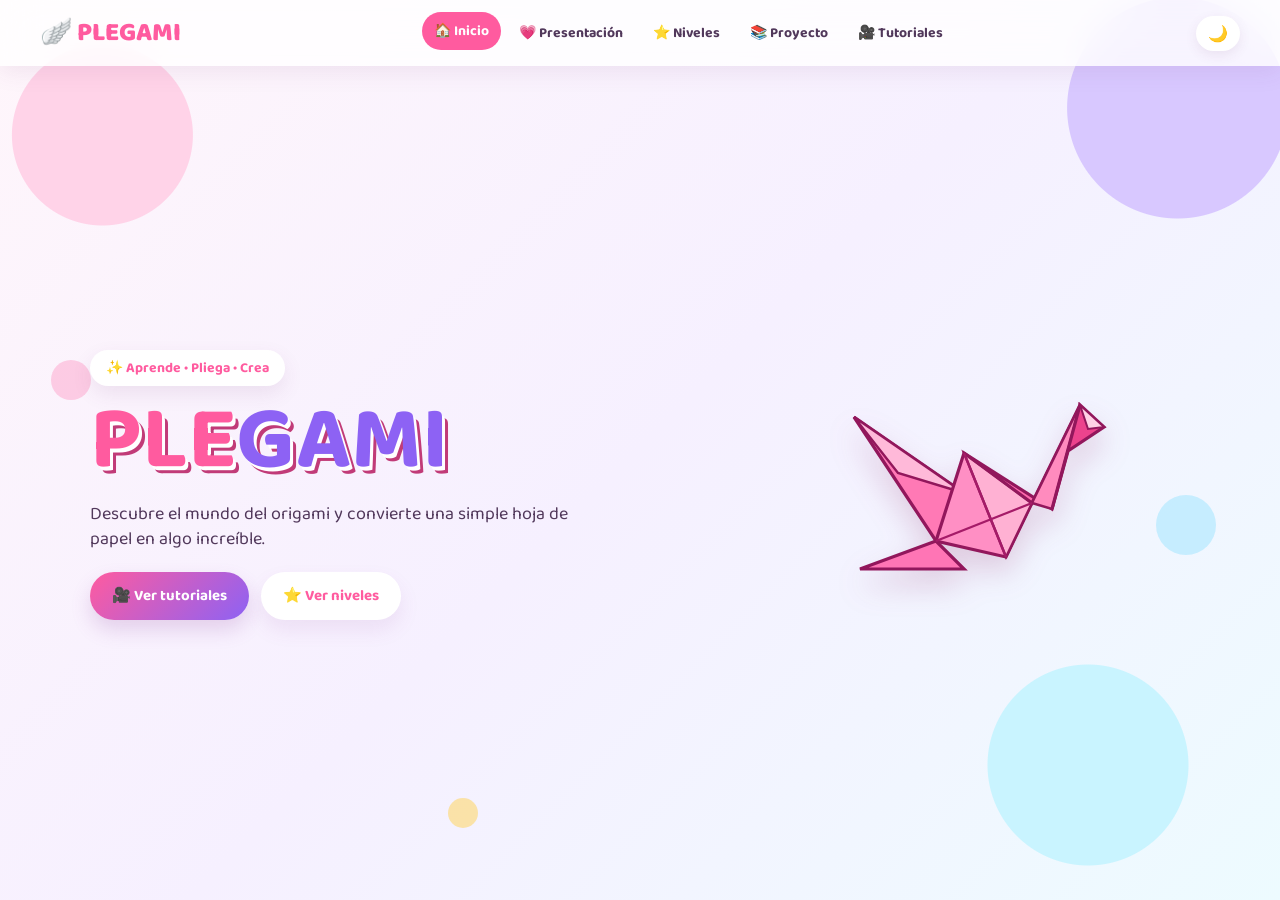
==== index_PLEGAMI_10_videos-4.html @ 224a15fb "Add files via upload" ====
<!DOCTYPE html>
<html lang="es">
<head>
    <meta charset="UTF-8">
    <meta name="viewport" content="width=device-width, initial-scale=1.0">
    <title>PLEGAMI 🪽</title>
    <!-- Enlace a la hoja de estilos externa -->
    <link rel="stylesheet" href="style.css">
</head>

<body>

<!-- PANTALLA DE CARGA -->
<div id="loading">
    <svg class="crane" viewBox="0 0 700 560" xmlns="http://www.w3.org/2000/svg">
        <defs>
            <linearGradient id="pinkA" x1="0" y1="0" x2="1" y2="1">
                <stop offset="0%" stop-color="#ffd2e6"/>
                <stop offset="45%" stop-color="#ff82b8"/>
                <stop offset="100%" stop-color="#e92d84"/>
            </linearGradient>
            <linearGradient id="pinkB" x1="0" y1="0" x2="1" y2="1">
                <stop offset="0%" stop-color="#ffb9d9"/>
                <stop offset="100%" stop-color="#ff559f"/>
            </linearGradient>
        </defs>
        <polygon points="40,120 315,310 245,430" fill="url(#pinkA)" stroke="#92175c" stroke-width="8"/>
        <polygon points="40,120 315,310 150,260" fill="#ffb8d8" stroke="#92175c" stroke-width="6"/>
        <polygon points="245,430 315,210 485,335 420,470" fill="url(#pinkB)" stroke="#92175c" stroke-width="8"/>
        <polygon points="315,210 420,470 485,335" fill="#ff9dca" stroke="#92175c" stroke-width="6"/>
        <polygon points="315,210 485,335 605,90 535,350" fill="url(#pinkA)" stroke="#92175c" stroke-width="8"/>
        <polygon points="485,335 535,350 605,90" fill="#ff69ad" stroke="#92175c" stroke-width="6"/>
        <polygon points="535,350 605,90 665,145 575,205" fill="#ed478f" stroke="#92175c" stroke-width="8"/>
        <polygon points="605,90 665,145 625,150" fill="#ffd2e5" stroke="#92175c" stroke-width="5"/>
        <polygon points="245,430 55,500 315,500" fill="#ff77b6" stroke="#92175c" stroke-width="8"/>
        <line x1="315" y1="210" x2="420" y2="470" stroke="#a51b68" stroke-width="6"/>
        <line x1="245" y1="430" x2="485" y2="335" stroke="#a51b68" stroke-width="6"/>
        <ellipse cx="205" cy="255" rx="28" ry="11" fill="white" opacity=".8" transform="rotate(30 205 255)"/>
        <ellipse cx="545" cy="190" rx="30" ry="11" fill="white" opacity=".75" transform="rotate(-65 545 190)"/>
    </svg>
    <div class="loading-title">PLEGAMI</div>
    <div class="loading-text">Preparando tu mundo de origami...</div>
    <div class="spinner"></div>
</div>

<!-- BURBUJAS -->
<div class="bubble one"></div>
<div class="bubble two"></div>
<div class="bubble three"></div>

<!-- APLICACIÓN -->
<div id="app">

<header>
    <div class="header-content">
        <div class="logo">🪽 PLEGAMI</div>
        <div class="menu">
            <button onclick="showScreen('home', this)" class="selected">🏠 Inicio</button>
            <button onclick="showScreen('presentation', this)">💗 Presentación</button>
            <button onclick="showScreen('levels', this)">⭐ Niveles</button>
            <button onclick="showScreen('project', this)">📚 Proyecto</button>
            <button onclick="showScreen('tutorials', this)">🎥 Tutoriales</button>
        </div>
        <button class="theme" onclick="toggleTheme()" id="themeButton">🌙</button>
    </div>
</header>

<!-- INICIO -->
<section id="home" class="screen active">
    <div class="home">
        <div class="home-text">
            <span class="badge">✨ Aprende • Pliega • Crea</span>
            <h1>PLE<span>GAMI</span></h1>
            <p>Descubre el mundo del origami y convierte una simple hoja de papel en algo increíble.</p>
            <div class="buttons">
                <button class="btn btn-main" onclick="showScreen('tutorials')">🎥 Ver tutoriales</button>
                <button class="btn btn-light" onclick="showScreen('levels')">⭐ Ver niveles</button>
            </div>
        </div>
        <div style="text-align:center">
            <svg class="crane" viewBox="0 0 700 560" xmlns="http://www.w3.org/2000/svg">
                <polygon points="40,120 315,310 245,430" fill="#ff79b5" stroke="#92175c" stroke-width="8"/>
                <polygon points="40,120 315,310 150,260" fill="#ffb9d9" stroke="#92175c" stroke-width="6"/>
                <polygon points="245,430 315,210 485,335 420,470" fill="#ff8fc4" stroke="#92175c" stroke-width="8"/>
                <polygon points="315,210 420,470 485,335" fill="#ffb1d3" stroke="#92175c" stroke-width="6"/>
                <polygon points="315,210 485,335 605,90 535,350" fill="#ff69ad" stroke="#92175c" stroke-width="8"/>
                <polygon points="485,335 535,350 605,90" fill="#ff8bbe" stroke="#92175c" stroke-width="6"/>
                <polygon points="535,350 605,90 665,145 575,205" fill="#ec438d" stroke="#92175c" stroke-width="8"/>
                <polygon points="605,90 665,145 625,150" fill="#ffd1e5" stroke="#92175c" stroke-width="5"/>
                <polygon points="245,430 55,500 315,500" fill="#ff75b5" stroke="#92175c" stroke-width="8"/>
                <line x1="315" y1="210" x2="420" y2="470" stroke="#a51b68" stroke-width="6"/>
                <line x1="245" y1="430" x2="485" y2="335" stroke="#a51b68" stroke-width="6"/>
            </svg>
        </div>
    </div>
</section>

<!-- PRESENTACIÓN -->
<section id="presentation" class="screen">
    <div class="title">
        <h2>💗 Conoce PLEGAMI</h2>
        <p>Mucho más que doblar una hoja.</p>
    </div>
    <div class="presentation">
        <div class="presentation-crane">
            <svg class="crane" viewBox="0 0 700 560" xmlns="http://www.w3.org/2000/svg">
                <polygon points="40,120 315,310 245,430" fill="#ff79b5" stroke="#92175c" stroke-width="8"/>
                <polygon points="40,120 315,310 150,260" fill="#ffb9d9" stroke="#92175c" stroke-width="6"/>
                <polygon points="245,430 315,210 485,335 420,470" fill="#ff8fc4" stroke="#92175c" stroke-width="8"/>
                <polygon points="315,210 420,470 485,335" fill="#ffb1d3" stroke="#92175c" stroke-width="6"/>
                <polygon points="315,210 485,335 605,90 535,350" fill="#ff69ad" stroke="#92175c" stroke-width="8"/>
                <polygon points="485,335 535,350 605,90" fill="#ff8bbe" stroke="#92175c" stroke-width="6"/>
                <polygon points="535,350 605,90 665,145 575,205" fill="#ec438d" stroke="#92175c" stroke-width="8"/>
                <polygon points="605,90 665,145 625,150" fill="#ffd1e5" stroke="#92175c" stroke-width="5"/>
                <polygon points="245,430 55,500 315,500" fill="#ff75b5" stroke="#92175c" stroke-width="8"/>
            </svg>
        </div>
        <div class="presentation-info">
            <h3>🪽 Dobla tu imaginación</h3>
            <p>PLEGAMI es una aplicación educativa creada para aprender origami de una forma sencilla, interactiva y fácil de utilizar, enseñándole a los estudiantes del colegio Brasilia Bosa.</p>
            <p>Empieza con figuras fáciles, aprende nuevos pliegues y avanza hasta conseguir modelos más desafiantes.</p>
            <div class="little-boxes">
                <div class="little-box">🎨 Creatividad</div>
                <div class="little-box">🧠 Aprendizaje</div>
                <div class="little-box">✋ Práctica</div>
                <div class="little-box">⭐ Superación</div>
            </div>
            <br>
            <button class="btn btn-main" onclick="showScreen('tutorials')">🚀 Empezar a aprender</button>
        </div>
    </div>
</section>

<!-- NIVELES -->
<section id="levels" class="screen">
    <div class="title">
        <h2>⭐ Niveles</h2>
        <p>Comienza desde cero y ve subiendo.</p>
    </div>
    <div class="levels">
        <div class="level" onclick="openTutorial('Avioncito')">
            <div class="level-number">01</div>
            <h3>🌱 Inicial</h3>
            <p>Figuras sencillas para comenzar.</p>
        </div>
        <div class="level" onclick="openTutorial('Corazón')">
            <div class="level-number">02</div>
            <h3>🌸 Básico</h3>
            <p>Aprende nuevos pliegues.</p>
        </div>
        <div class="level" onclick="openTutorial('Delfín')">
            <div class="level-number">03</div>
            <h3>💜 Intermedio</h3>
            <p>Retos para mejorar tu técnica.</p>
        </div>
        <div class="level" onclick="openTutorial('Dragón')">
            <div class="level-number">04</div>
            <h3>🔥 Avanzado</h3>
            <p>Para quienes quieren un gran desafío.</p>
        </div>
    </div>
</section>

<!-- PROYECTO -->
<section id="project" class="screen">
    <div class="title">
        <h2>📚 Proyecto</h2>
        <p>La idea detrás de PLEGAMI</p>
    </div>
    <div class="project">
        <h3>🎯 Objetivo del proyecto</h3>
        <p>PLEGAMI busca fortalecer el aprendizaje del origami mediante una aplicación móvil interactiva y fácil de utilizar.</p>
        <div class="project-list">
            <div>🩷 Interfaz amigable</div>
            <div>🎥 Tutoriales paso a paso</div>
            <div>⭐ Sistema de niveles</div>
            <div>🎨 Estimulación de la creatividad</div>
            <div>📱 Diseño pensado para dispositivos móviles</div>
        </div>
        
        <!-- CÓDIGO QR PARA DISPOSITIVOS MÓVILES -->
        <div class="qr-container" style="text-align: center; margin-top: 30px; padding: 20px; background: rgba(255, 255, 255, 0.8); border-radius: 18px; box-shadow: 0 4px 15px rgba(0,0,0,0.05);">
            <h3>📱 ¡Escanea y lleva PLEGAMI en tu celular!</h3>
            <p>Apunta con la cámara de tu teléfono para abrir la aplicación directamente.</p>
            <img src="https://api.qrserver.com/v1/create-qr-code/?size=180x180&data=https://juantoledocolombia.github.io/plegami/" 
                 alt="Código QR PLEGAMI" 
                 style="width: 180px; height: 180px; border-radius: 12px; margin: 15px 0; border: 4px solid #ff82b8; background: #fff; padding: 5px;">
        </div>

        <br>
        <button class="btn btn-main" onclick="showScreen('tutorials')">🎥 Ir a tutoriales</button>
    </div>
</section>

<!-- TUTORIALES -->
<section id="tutorials" class="screen">
    <div class="title">
        <h2>🎥 Tutoriales</h2>
        <p>Toca cualquier figura para entrar.</p>
    </div>
    <div class="tutorial-grid">
        <div class="tutorial" onclick="openTutorial('Avioncito')">
            <div class="thumbnail">✈️<span class="play">▶</span></div>
            <div class="tutorial-info">
                <h3>Avioncito</h3>
                <p>⭐ Fácil</p>
            </div>
        </div>
        <div class="tutorial" onclick="openTutorial('Barco')">
            <div class="thumbnail">⛵<span class="play">▶</span></div>
            <div class="tutorial-info">
                <h3>Barco</h3>
                <p>⭐ Fácil</p>
            </div>
        </div>
        <div class="tutorial" onclick="openTutorial('Come galletas')">
            <div class="thumbnail">🍪<span class="play">▶</span></div>
            <div class="tutorial-info">
                <h3>Come galletas</h3>
                <p>⭐ Fácil</p>
            </div>
        </div>
        <div class="tutorial" onclick="openTutorial('Corazón')">
            <div class="thumbnail">💗<span class="play">▶</span></div>
            <div class="tutorial-info">
                <h3>Corazón</h3>
                <p>⭐ Fácil</p>
            </div>
        </div>
        <div class="tutorial" onclick="openTutorial('Delfín')">
            <div class="thumbnail">🐬<span class="play">▶</span></div>
            <div class="tutorial-info">
                <h3>Delfín</h3>
                <p>🌟 Intermedio</p>
            </div>
        </div>
        <div class="tutorial" onclick="openTutorial('Dragón')">
            <div class="thumbnail">🐉<span class="play">▶</span></div>
            <div class="tutorial-info">
                <h3>Dragón</h3>
                <p>🔥 Avanzado</p>
            </div>
        </div>
        <div class="tutorial" onclick="openTutorial('Pez de papel')">
            <div class="thumbnail">🐟<span class="play">▶</span></div>
            <div class="tutorial-info">
                <h3>Pez de papel</h3>
                <p>🌟 Intermedio</p>
            </div>
        </div>
        <div class="tutorial" onclick="openTutorial('Caja de papel')">
            <div class="thumbnail">📦<span class="play">▶</span></div>
            <div class="tutorial-info">
                <h3>Caja de papel</h3>
                <p>🌟 Intermedio</p>
            </div>
        </div>
        <div class="tutorial" onclick="openTutorial('Grulla')">
            <div class="thumbnail">🪽<span class="play">▶</span></div>
            <div class="tutorial-info">
                <h3>Grulla</h3>
                <p>🔥 Avanzado</p>
            </div>
        </div>
        <div class="tutorial" onclick="openTutorial('Peonza')">
            <div class="thumbnail">🌀<span class="play">▶</span></div>
            <div class="tutorial-info">
                <h3>Peonza</h3>
                <p>🌟 Intermedio</p>
            </div>
        </div>
    </div>
</section>

<!-- TUTORIAL INDIVIDUAL (CON REPRODUCTOR YOUTUBE) -->
<section id="video" class="screen">
    <div class="video-page">
        <div class="title">
            <h2 id="videoTitle">🎥 Tutorial</h2>
            <p>Aprende paso a paso.</p>
        </div>
        <div class="video-container">
            <div style="position: relative; width: 100%; padding-bottom: 56.25%; height: 0; overflow: hidden; border-radius: 18px; background: #17131b;">
                <iframe id="youtubeIframe" 
                        src="" 
                        title="YouTube video player" 
                        frameborder="0" 
                        allow="accelerometer; autoplay; clipboard-write; encrypted-media; gyroscope; picture-in-picture" 
                        allowfullscreen 
                        style="position: absolute; top: 0; left: 0; width: 100%; height: 100%;">
                </iframe>
            </div>
            <div id="videoMessage" class="video-message">
                🎬 Sigue el paso a paso del video.
            </div>
            <button class="btn btn-main" onclick="showScreen('tutorials')">
                ← Volver a tutoriales
            </button>
        </div>
    </div>
</section>

</div>

<!-- Enlace al archivo JavaScript externo -->
<script src="script.js"></script>

</body>
</html>
---- style.css ----
@import url('https://fonts.googleapis.com/css2?family=Baloo+2:wght@400;500;600;700;800&display=swap');

*{
    box-sizing:border-box;
    margin:0;
    padding:0;
}

:root{
    --pink:#ff5b9f;
    --pink2:#ff9ac8;
    --purple:#8d62f4;
    --blue:#62d9ff;
    --yellow:#ffd866;
    --text:#51385b;
    --white:#ffffff;
}

body{
    font-family:'Baloo 2',cursive;
    min-height:100vh;
    color:var(--text);
    overflow-x:hidden;

    background:
        radial-gradient(circle at 8% 15%,#ffd3e8 0 90px,transparent 91px),
        radial-gradient(circle at 92% 12%,#d8c8ff 0 110px,transparent 111px),
        radial-gradient(circle at 85% 85%,#c9f4ff 0 100px,transparent 101px),
        linear-gradient(135deg,#fff6fb,#f6f0ff,#edfbff);
}

/* ================= CARGANDO ================= */

#loading{
    position:fixed;
    inset:0;
    z-index:9999;

    display:flex;
    flex-direction:column;
    align-items:center;
    justify-content:center;

    background:
        radial-gradient(circle at 20% 20%,#ffd6eb,#ffffff 35%),
        linear-gradient(135deg,#f5eaff,#eafaff);

    transition:.7s;
}

#loading.hide{
    opacity:0;
    visibility:hidden;
}

.loading-title{
    font-size:45px;
    color:var(--pink);
    font-weight:800;
    text-shadow:2px 3px white, 5px 6px #bd3b78;
}

.loading-text{
    font-size:18px;
    color:#765176;
}

.spinner{
    width:38px;
    height:38px;
    margin-top:15px;
    border-radius:50%;
    border:4px solid #ffd1e5;
    border-top-color:var(--pink);
    animation:spin 1s linear infinite;
}

@keyframes spin{
    to{transform:rotate(360deg)}
}

/* ================= GRULLA (CORREGIDA Y PROPORCIONADA) ================= */

.crane{
    width:100%;
    max-width:280px; /* Reducida para que no sea gigante */
    height:auto;
    animation:float 4s ease-in-out infinite;
    filter:drop-shadow(0 15px 15px rgba(145,39,101,.2));
}

@keyframes float{
    0%,100%{
        transform:translateY(0);
    }
    50%{
        transform:translateY(-12px);
    }
}

/* ================= APP ================= */

#app{
    display:none;
}

#app.show{
    display:block;
}

/* ================= HEADER ================= */

header{
    position:fixed;
    top:0;
    left:0;
    right:0;
    z-index:1000;

    padding:12px 25px;

    background:rgba(255,255,255,.8);
    backdrop-filter:blur(18px);

    box-shadow:0 5px 25px rgba(120,60,120,.1);
}

.header-content{
    max-width:1200px;
    margin:auto;

    display:flex;
    align-items:center;
    justify-content:space-between;
    gap:15px;
}

.logo{
    font-size:26px;
    font-weight:800;
    color:var(--pink);
    white-space:nowrap;
}

.menu{
    display:flex;
    gap:6px;
    justify-content:center;
    flex-wrap:wrap;
}

.menu button{
    border:none;
    background:transparent;

    padding:8px 12px;
    border-radius:20px;

    color:var(--text);
    font-family:inherit;
    font-weight:700;
    font-size:14px;

    cursor:pointer;
    transition:.25s;
}

.menu button:hover,
.menu button.selected{
    background:var(--pink);
    color:white;
    transform:translateY(-2px);
}

.theme{
    border:none;
    background:white;
    border-radius:20px;
    padding:8px 12px;
    cursor:pointer;
    font-size:16px;
    box-shadow:0 4px 12px rgba(120,60,120,.1);
}

/* ================= PANTALLAS ================= */

.screen{
    display:none;
    min-height:100vh;
    padding:110px 5% 40px;

    animation:appear .35s ease;
}

.screen.active{
    display:block;
}

@keyframes appear{
    from{
        opacity:0;
        transform:translateY(12px);
    }
    to{
        opacity:1;
        transform:translateY(0);
    }
}

/* ================= INICIO ================= */

#home{
    min-height:100vh;
    display:none;
    align-items:center;
    justify-content:center;
}

#home.active{
    display:flex;
}

.home{
    max-width:1100px;
    width:100%;

    display:grid;
    grid-template-columns:1.2fr 0.8fr;
    align-items:center;
    gap:40px;
}

.home-text{
    animation:appear .7s ease;
}

.badge{
    display:inline-block;
    padding:7px 16px;
    border-radius:30px;
    background:white;
    color:var(--pink);
    box-shadow:0 8px 20px rgba(120,60,120,.1);
    font-weight:700;
    font-size:14px;
    margin-bottom:15px;
}

.home h1{
    font-size:clamp(50px, 7vw, 90px);
    line-height:.9;
    color:var(--pink);
    text-shadow:3px 4px white, 6px 7px #c13b78;
}

.home h1 span{
    color:var(--purple);
}

.home p{
    max-width:500px;
    margin:20px 0;
    font-size:18px;
    line-height:1.4;
}

.buttons{
    display:flex;
    gap:12px;
    flex-wrap:wrap;
}

.btn{
    border:none;
    border-radius:30px;
    padding:12px 22px;
    font-family:inherit;
    font-size:15px;
    font-weight:700;
    cursor:pointer;
    transition:.25s;
}

.btn-main{
    color:white;
    background:linear-gradient(135deg,var(--pink),var(--purple));
    box-shadow:0 10px 20px rgba(145,70,160,.2);
}

.btn-light{
    background:white;
    color:var(--pink);
    box-shadow:0 10px 20px rgba(145,70,160,.1);
}

.btn:hover{
    transform:translateY(-3px) scale(1.02);
}

/* ================= TITULOS ================= */

.title{
    text-align:center;
    margin-bottom:30px;
}

.title h2{
    font-size:42px;
    line-height:1;
    color:var(--pink);
}

.title p{
    margin-top:6px;
    font-size:16px;
    opacity:.75;
}

/* ================= PRESENTACION ================= */

.presentation{
    max-width:1050px;
    margin:auto;

    display:grid;
    grid-template-columns:1fr 1fr;
    align-items:center;
    gap:30px;
}

.presentation-crane{
    min-height:380px;
    display:flex;
    align-items:center;
    justify-content:center;
    border-radius:35px;
    background:
        radial-gradient(circle,#ffbadb 0 8%,transparent 9%),
        linear-gradient(145deg,#ffdced,#eee3ff,#dff8ff);
    box-shadow:0 20px 40px rgba(140,70,140,.15);
    overflow:hidden;
    padding:20px;
}

.presentation-info{
    padding:32px;
    border-radius:35px;
    background:rgba(255,255,255,.75);
    backdrop-filter:blur(15px);
    box-shadow:0 15px 40px rgba(130,65,130,.1);
}

.presentation-info h3{
    font-size:32px;
    color:var(--purple);
    margin-bottom:12px;
}

.presentation-info p{
    font-size:16px;
    line-height:1.5;
    margin-bottom:12px;
}

.little-boxes{
    display:grid;
    grid-template-columns:1fr 1fr;
    gap:10px;
    margin-top:15px;
}

.little-box{
    padding:12px;
    border-radius:16px;
    background:#fff;
    font-weight:700;
    font-size:14px;
    box-shadow:0 4px 10px rgba(0,0,0,.03);
}

/* ================= NIVELES ================= */

.levels{
    max-width:1050px;
    margin:auto;

    display:grid;
    grid-template-columns:repeat(4,1fr);
    gap:18px;
}

.level{
    min-height:220px;
    padding:22px;
    color:white;
    border-radius:30px;
    box-shadow:0 15px 30px rgba(90,50,100,.12);
    transition:.3s;
    cursor:pointer;
}

.level:hover{
    transform:translateY(-8px) rotate(-1deg);
}

.level:nth-child(1){ background:linear-gradient(145deg,#63dcff,#608eff); }
.level:nth-child(2){ background:linear-gradient(145deg,#ff9ac9,#ff5c9f); }
.level:nth-child(3){ background:linear-gradient(145deg,#aa8cff,#7455d8); }
.level:nth-child(4){ background:linear-gradient(145deg,#ffdc69,#ff9749); }

.level-number{
    font-size:45px;
    font-weight:800;
}

.level h3{
    font-size:24px;
    margin-top:5px;
}

.level p {
    font-size:14px;
    opacity:0.9;
    margin-top:5px;
}

/* ================= PROYECTO ================= */

.project{
    max-width:850px;
    margin:auto;
    padding:35px;
    border-radius:35px;
    background:rgba(255,255,255,.75);
    backdrop-filter:blur(15px);
    box-shadow:0 15px 40px rgba(120,60,130,.12);
}

.project h3{
    font-size:32px;
    color:var(--pink);
    margin-bottom:12px;
}

.project p{
    font-size:16px;
    line-height:1.5;
    margin-bottom:15px;
}

.project-list{
    display:grid;
    gap:10px;
    margin:20px 0;
}

.project-list div{
    padding:12px 16px;
    border-radius:15px;
    background:white;
    font-weight:600;
    font-size:15px;
}

/* ================= TUTORIALES ================= */

.tutorial-grid{
    max-width:1100px;
    margin:auto;

    display:grid;
    grid-template-columns:repeat(3,1fr);
    gap:20px;
}

.tutorial{
    overflow:hidden;
    border-radius:25px;
    background:rgba(255,255,255,.8);
    backdrop-filter:blur(12px);
    box-shadow:0 12px 30px rgba(120,60,120,.1);
    cursor:pointer;
    transition:.3s;
}

.tutorial:hover{
    transform:translateY(-6px);
}

.thumbnail{
    height:160px;
    display:flex;
    align-items:center;
    justify-content:center;
    position:relative;
    font-size:65px;
    background:
        radial-gradient(circle at 20% 20%,white 0 6px,transparent 7px),
        radial-gradient(circle at 80% 30%,white 0 5px,transparent 6px),
        linear-gradient(135deg,#ffc7df,#d5c7ff,#a8edff);
}

.play{
    position:absolute;
    width:50px;
    height:50px;
    display:grid;
    place-items:center;
    border-radius:50%;
    background:#ff5b9f;
    color:white;
    font-size:20px;
    box-shadow:0 8px 20px rgba(120,40,100,.25);
}

.tutorial-info{
    padding:18px;
}

.tutorial-info h3{
    font-size:22px;
    color:#704b89;
}

.tutorial-info p{
    font-size:14px;
    opacity:.7;
}

/* ================= VIDEO ================= */

.video-page{
    max-width:850px;
    margin:auto;
    text-align:center;
}

.video-container{
    padding:20px;
    border-radius:30px;
    background:rgba(255,255,255,.8);
    box-shadow:0 15px 40px rgba(120,60,120,.12);
}

.video-container video{
    width:100%;
    max-height:420px;
    border-radius:18px;
    background:#17131b;
}

.video-message{
    padding:15px;
    font-size:16px;
}

/* ================= BURBUJAS ================= */

.bubble{
    position:fixed;
    z-index:-1;
    border-radius:50%;
    pointer-events:none;
    animation:bubbleFloat 8s ease-in-out infinite;
}

.bubble.one{ width:40px; height:40px; left:4%; top:40%; background:#ff8fbd66; }
.bubble.two{ width:60px; height:60px; right:5%; top:55%; background:#72dcff55; animation-delay:2s; }
.bubble.three{ width:30px; height:30px; left:35%; bottom:8%; background:#ffd45c88; animation-delay:1s; }

@keyframes bubbleFloat{
    0%,100%{ transform:translateY(0); }
    50%{ transform:translateY(-25px); }
}

/* ================= OSCURO ================= */

body.dark{
    color:white;
    background:
        radial-gradient(circle at 10% 15%,#44203f 0 90px,transparent 91px),
        radial-gradient(circle at 90% 12%,#292254 0 110px,transparent 111px),
        linear-gradient(135deg,#17121d,#21182b,#101b29);
}

body.dark header{ background:rgba(20,15,28,.8); }
body.dark .menu button{ color:white; }
body.dark .menu button:hover,
body.dark .menu button.selected{ color:white; }

body.dark .theme,
body.dark .badge,
body.dark .btn-light,
body.dark .presentation-info,
body.dark .project,
body.dark .tutorial{
    background:#2b2035;
    color:white;
}

body.dark .little-box,
body.dark .project-list div{
    background:#392840;
}

body.dark .tutorial-info h3{
    color:#ff9ccc;
}

/* ================= RESPONSIVE ================= */

@media(max-width:900px){
    .header-content{ flex-direction:column; }
    header{ position:relative; }
    .home, .presentation{ grid-template-columns:1fr; }
    .home{ text-align:center; }
    .home p{ margin-left:auto; margin-right:auto; }
    .buttons{ justify-content:center; }
    .levels{ grid-template-columns:1fr 1fr; }
    .tutorial-grid{ grid-template-columns:1fr 1fr; }
    .presentation-crane{ min-height:300px; }
}

@media(max-width:600px){
    .menu button{ font-size:12px; padding:6px 8px; }
    .home h1{ font-size:45px; }
    .levels, .tutorial-grid{ grid-template-columns:1fr; }
    .title h2{ font-size:32px; }
    .presentation-info{ padding:20px; }
    .little-boxes{ grid-template-columns:1fr; }
}
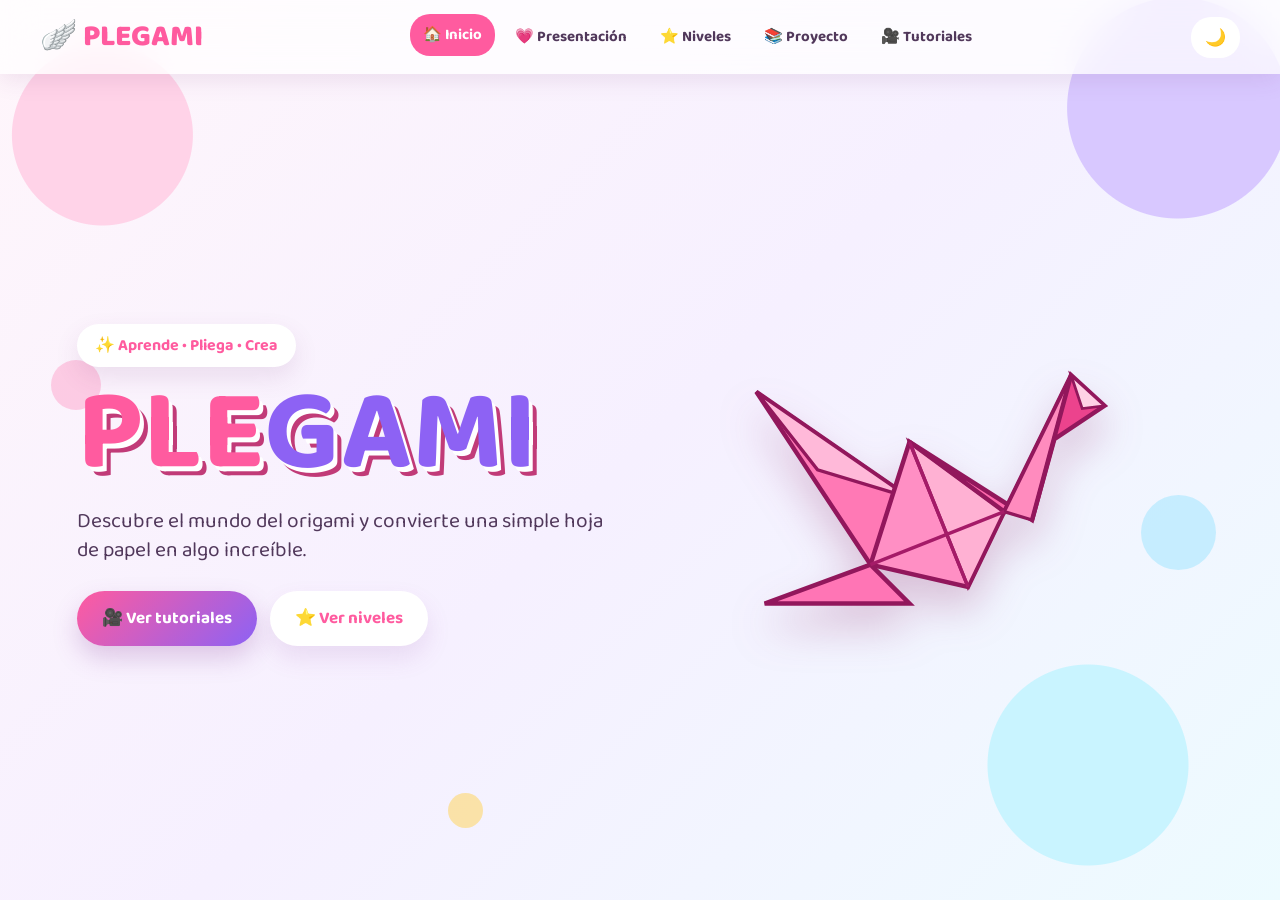
==== commit 2b866331: "Update index_PLEGAMI_10_videos-4.html" ====
--- a/index_PLEGAMI_10_videos-4.html
+++ b/index_PLEGAMI_10_videos-4.html
@@ -177,17 +177,6 @@
             <div>🎨 Estimulación de la creatividad</div>
             <div>📱 Diseño pensado para dispositivos móviles</div>
         </div>
-        
-        <!-- CÓDIGO QR PARA DISPOSITIVOS MÓVILES -->
-        <div class="qr-container" style="text-align: center; margin-top: 30px; padding: 20px; background: rgba(255, 255, 255, 0.8); border-radius: 18px; box-shadow: 0 4px 15px rgba(0,0,0,0.05);">
-            <h3>📱 ¡Escanea y lleva PLEGAMI en tu celular!</h3>
-            <p>Apunta con la cámara de tu teléfono para abrir la aplicación directamente.</p>
-            <img src="https://api.qrserver.com/v1/create-qr-code/?size=180x180&data=https://juantoledocolombia.github.io/plegami/" 
-                 alt="Código QR PLEGAMI" 
-                 style="width: 180px; height: 180px; border-radius: 12px; margin: 15px 0; border: 4px solid #ff82b8; background: #fff; padding: 5px;">
-        </div>
-
-        <br>
         <button class="btn btn-main" onclick="showScreen('tutorials')">🎥 Ir a tutoriales</button>
     </div>
 </section>
@@ -200,70 +189,70 @@
     </div>
     <div class="tutorial-grid">
         <div class="tutorial" onclick="openTutorial('Avioncito')">
-            <div class="thumbnail">✈️<span class="play">▶</span></div>
+            <div class="thumbnail">✈️<span class="play">▶️</span></div>
             <div class="tutorial-info">
                 <h3>Avioncito</h3>
                 <p>⭐ Fácil</p>
             </div>
         </div>
         <div class="tutorial" onclick="openTutorial('Barco')">
-            <div class="thumbnail">⛵<span class="play">▶</span></div>
+            <div class="thumbnail">⛵<span class="play">▶️</span></div>
             <div class="tutorial-info">
                 <h3>Barco</h3>
                 <p>⭐ Fácil</p>
             </div>
         </div>
         <div class="tutorial" onclick="openTutorial('Come galletas')">
-            <div class="thumbnail">🍪<span class="play">▶</span></div>
+            <div class="thumbnail">🍪<span class="play">▶️</span></div>
             <div class="tutorial-info">
                 <h3>Come galletas</h3>
                 <p>⭐ Fácil</p>
             </div>
         </div>
         <div class="tutorial" onclick="openTutorial('Corazón')">
-            <div class="thumbnail">💗<span class="play">▶</span></div>
+            <div class="thumbnail">💗<span class="play">▶️</span></div>
             <div class="tutorial-info">
                 <h3>Corazón</h3>
                 <p>⭐ Fácil</p>
             </div>
         </div>
         <div class="tutorial" onclick="openTutorial('Delfín')">
-            <div class="thumbnail">🐬<span class="play">▶</span></div>
+            <div class="thumbnail">🐬<span class="play">▶️</span></div>
             <div class="tutorial-info">
                 <h3>Delfín</h3>
                 <p>🌟 Intermedio</p>
             </div>
         </div>
         <div class="tutorial" onclick="openTutorial('Dragón')">
-            <div class="thumbnail">🐉<span class="play">▶</span></div>
+            <div class="thumbnail">🐉<span class="play">▶️</span></div>
             <div class="tutorial-info">
                 <h3>Dragón</h3>
                 <p>🔥 Avanzado</p>
             </div>
         </div>
         <div class="tutorial" onclick="openTutorial('Pez de papel')">
-            <div class="thumbnail">🐟<span class="play">▶</span></div>
+            <div class="thumbnail">🐟<span class="play">▶️</span></div>
             <div class="tutorial-info">
                 <h3>Pez de papel</h3>
                 <p>🌟 Intermedio</p>
             </div>
         </div>
         <div class="tutorial" onclick="openTutorial('Caja de papel')">
-            <div class="thumbnail">📦<span class="play">▶</span></div>
+            <div class="thumbnail">📦<span class="play">▶️</span></div>
             <div class="tutorial-info">
                 <h3>Caja de papel</h3>
                 <p>🌟 Intermedio</p>
             </div>
         </div>
         <div class="tutorial" onclick="openTutorial('Grulla')">
-            <div class="thumbnail">🪽<span class="play">▶</span></div>
+            <div class="thumbnail">🪽<span class="play">▶️</span></div>
             <div class="tutorial-info">
                 <h3>Grulla</h3>
                 <p>🔥 Avanzado</p>
             </div>
         </div>
         <div class="tutorial" onclick="openTutorial('Peonza')">
-            <div class="thumbnail">🌀<span class="play">▶</span></div>
+            <div class="thumbnail">🌀<span class="play">▶️</span></div>
             <div class="tutorial-info">
                 <h3>Peonza</h3>
                 <p>🌟 Intermedio</p>
@@ -272,7 +261,7 @@
     </div>
 </section>
 
-<!-- TUTORIAL INDIVIDUAL (CON REPRODUCTOR YOUTUBE) -->
+<!-- TUTORIAL INDIVIDUAL -->
 <section id="video" class="screen">
     <div class="video-page">
         <div class="title">
@@ -280,18 +269,11 @@
             <p>Aprende paso a paso.</p>
         </div>
         <div class="video-container">
-            <div style="position: relative; width: 100%; padding-bottom: 56.25%; height: 0; overflow: hidden; border-radius: 18px; background: #17131b;">
-                <iframe id="youtubeIframe" 
-                        src="" 
-                        title="YouTube video player" 
-                        frameborder="0" 
-                        allow="accelerometer; autoplay; clipboard-write; encrypted-media; gyroscope; picture-in-picture" 
-                        allowfullscreen 
-                        style="position: absolute; top: 0; left: 0; width: 100%; height: 100%;">
-                </iframe>
-            </div>
+            <video id="tutorialVideo" controls playsinline preload="metadata">
+                Tu navegador no puede reproducir este video.
+            </video>
             <div id="videoMessage" class="video-message">
-                🎬 Sigue el paso a paso del video.
+                📹 Selecciona un tutorial para reproducir su video.
             </div>
             <button class="btn btn-main" onclick="showScreen('tutorials')">
                 ← Volver a tutoriales
@@ -306,4 +288,4 @@
 <script src="script.js"></script>
 
 </body>
-</html>+</html>
--- a/style.css
+++ b/style.css
@@ -54,23 +54,23 @@
 }
 
 .loading-title{
-    font-size:45px;
+    font-size:55px;
     color:var(--pink);
     font-weight:800;
-    text-shadow:2px 3px white, 5px 6px #bd3b78;
+    text-shadow:3px 4px white,6px 7px #bd3b78;
 }
 
 .loading-text{
-    font-size:18px;
+    font-size:20px;
     color:#765176;
 }
 
 .spinner{
-    width:38px;
-    height:38px;
+    width:42px;
+    height:42px;
     margin-top:15px;
     border-radius:50%;
-    border:4px solid #ffd1e5;
+    border:5px solid #ffd1e5;
     border-top-color:var(--pink);
     animation:spin 1s linear infinite;
 }
@@ -79,22 +79,22 @@
     to{transform:rotate(360deg)}
 }
 
-/* ================= GRULLA (CORREGIDA Y PROPORCIONADA) ================= */
+/* ================= GRULLA ================= */
 
 .crane{
-    width:100%;
-    max-width:280px; /* Reducida para que no sea gigante */
-    height:auto;
+    width:390px;
+    max-width:90%;
     animation:float 4s ease-in-out infinite;
-    filter:drop-shadow(0 15px 15px rgba(145,39,101,.2));
+    filter:drop-shadow(0 22px 20px rgba(145,39,101,.25));
 }
 
 @keyframes float{
     0%,100%{
         transform:translateY(0);
     }
+
     50%{
-        transform:translateY(-12px);
+        transform:translateY(-18px);
     }
 }
 
@@ -117,12 +117,12 @@
     right:0;
     z-index:1000;
 
-    padding:12px 25px;
-
-    background:rgba(255,255,255,.8);
+    padding:13px 25px;
+
+    background:rgba(255,255,255,.72);
     backdrop-filter:blur(18px);
 
-    box-shadow:0 5px 25px rgba(120,60,120,.1);
+    box-shadow:0 5px 25px rgba(120,60,120,.12);
 }
 
 .header-content{
@@ -136,7 +136,7 @@
 }
 
 .logo{
-    font-size:26px;
+    font-size:30px;
     font-weight:800;
     color:var(--pink);
     white-space:nowrap;
@@ -144,7 +144,7 @@
 
 .menu{
     display:flex;
-    gap:6px;
+    gap:7px;
     justify-content:center;
     flex-wrap:wrap;
 }
@@ -153,13 +153,13 @@
     border:none;
     background:transparent;
 
-    padding:8px 12px;
+    padding:9px 13px;
     border-radius:20px;
 
     color:var(--text);
     font-family:inherit;
     font-weight:700;
-    font-size:14px;
+    font-size:15px;
 
     cursor:pointer;
     transition:.25s;
@@ -176,10 +176,9 @@
     border:none;
     background:white;
     border-radius:20px;
-    padding:8px 12px;
+    padding:10px 14px;
     cursor:pointer;
-    font-size:16px;
-    box-shadow:0 4px 12px rgba(120,60,120,.1);
+    font-size:17px;
 }
 
 /* ================= PANTALLAS ================= */
@@ -187,7 +186,7 @@
 .screen{
     display:none;
     min-height:100vh;
-    padding:110px 5% 40px;
+    padding:120px 6% 50px;
 
     animation:appear .35s ease;
 }
@@ -199,8 +198,9 @@
 @keyframes appear{
     from{
         opacity:0;
-        transform:translateY(12px);
-    }
+        transform:translateY(15px);
+    }
+
     to{
         opacity:1;
         transform:translateY(0);
@@ -211,6 +211,7 @@
 
 #home{
     min-height:100vh;
+
     display:none;
     align-items:center;
     justify-content:center;
@@ -221,106 +222,8 @@
 }
 
 .home{
-    max-width:1100px;
+    max-width:1200px;
     width:100%;
-
-    display:grid;
-    grid-template-columns:1.2fr 0.8fr;
-    align-items:center;
-    gap:40px;
-}
-
-.home-text{
-    animation:appear .7s ease;
-}
-
-.badge{
-    display:inline-block;
-    padding:7px 16px;
-    border-radius:30px;
-    background:white;
-    color:var(--pink);
-    box-shadow:0 8px 20px rgba(120,60,120,.1);
-    font-weight:700;
-    font-size:14px;
-    margin-bottom:15px;
-}
-
-.home h1{
-    font-size:clamp(50px, 7vw, 90px);
-    line-height:.9;
-    color:var(--pink);
-    text-shadow:3px 4px white, 6px 7px #c13b78;
-}
-
-.home h1 span{
-    color:var(--purple);
-}
-
-.home p{
-    max-width:500px;
-    margin:20px 0;
-    font-size:18px;
-    line-height:1.4;
-}
-
-.buttons{
-    display:flex;
-    gap:12px;
-    flex-wrap:wrap;
-}
-
-.btn{
-    border:none;
-    border-radius:30px;
-    padding:12px 22px;
-    font-family:inherit;
-    font-size:15px;
-    font-weight:700;
-    cursor:pointer;
-    transition:.25s;
-}
-
-.btn-main{
-    color:white;
-    background:linear-gradient(135deg,var(--pink),var(--purple));
-    box-shadow:0 10px 20px rgba(145,70,160,.2);
-}
-
-.btn-light{
-    background:white;
-    color:var(--pink);
-    box-shadow:0 10px 20px rgba(145,70,160,.1);
-}
-
-.btn:hover{
-    transform:translateY(-3px) scale(1.02);
-}
-
-/* ================= TITULOS ================= */
-
-.title{
-    text-align:center;
-    margin-bottom:30px;
-}
-
-.title h2{
-    font-size:42px;
-    line-height:1;
-    color:var(--pink);
-}
-
-.title p{
-    margin-top:6px;
-    font-size:16px;
-    opacity:.75;
-}
-
-/* ================= PRESENTACION ================= */
-
-.presentation{
-    max-width:1050px;
-    margin:auto;
 
     display:grid;
     grid-template-columns:1fr 1fr;
@@ -328,138 +231,264 @@
     gap:30px;
 }
 
+.home-text{
+    animation:appear .7s ease;
+}
+
+.badge{
+    display:inline-block;
+
+    padding:9px 18px;
+    border-radius:30px;
+
+    background:white;
+    color:var(--pink);
+
+    box-shadow:0 10px 25px rgba(120,60,120,.12);
+
+    font-weight:700;
+    margin-bottom:20px;
+}
+
+.home h1{
+    font-size:clamp(70px,9vw,115px);
+    line-height:.82;
+    color:var(--pink);
+
+    text-shadow:
+        4px 5px white,
+        8px 9px #c13b78;
+}
+
+.home h1 span{
+    color:var(--purple);
+}
+
+.home p{
+    max-width:560px;
+    margin:25px 0;
+
+    font-size:21px;
+    line-height:1.4;
+}
+
+.buttons{
+    display:flex;
+    gap:13px;
+    flex-wrap:wrap;
+}
+
+.btn{
+    border:none;
+    border-radius:30px;
+
+    padding:14px 25px;
+
+    font-family:inherit;
+    font-size:17px;
+    font-weight:700;
+
+    cursor:pointer;
+    transition:.25s;
+}
+
+.btn-main{
+    color:white;
+    background:linear-gradient(135deg,var(--pink),var(--purple));
+    box-shadow:0 12px 25px rgba(145,70,160,.25);
+}
+
+.btn-light{
+    background:white;
+    color:var(--pink);
+    box-shadow:0 12px 25px rgba(145,70,160,.13);
+}
+
+.btn:hover{
+    transform:translateY(-4px) scale(1.02);
+}
+
+/* ================= TITULOS ================= */
+
+.title{
+    text-align:center;
+    margin-bottom:40px;
+}
+
+.title h2{
+    font-size:52px;
+    line-height:1;
+    color:var(--pink);
+}
+
+.title p{
+    margin-top:8px;
+    font-size:19px;
+    opacity:.75;
+}
+
+/* ================= PRESENTACION ================= */
+
+.presentation{
+    max-width:1100px;
+    margin:auto;
+
+    display:grid;
+    grid-template-columns:1fr 1fr;
+    align-items:center;
+    gap:35px;
+}
+
 .presentation-crane{
-    min-height:380px;
+    min-height:480px;
+
     display:flex;
     align-items:center;
     justify-content:center;
-    border-radius:35px;
+
+    border-radius:50px;
+
     background:
         radial-gradient(circle,#ffbadb 0 8%,transparent 9%),
         linear-gradient(145deg,#ffdced,#eee3ff,#dff8ff);
-    box-shadow:0 20px 40px rgba(140,70,140,.15);
+
+    box-shadow:
+        0 25px 60px rgba(140,70,140,.18);
+
     overflow:hidden;
-    padding:20px;
 }
 
 .presentation-info{
-    padding:32px;
-    border-radius:35px;
-    background:rgba(255,255,255,.75);
+    padding:38px;
+
+    border-radius:40px;
+
+    background:rgba(255,255,255,.65);
     backdrop-filter:blur(15px);
-    box-shadow:0 15px 40px rgba(130,65,130,.1);
+
+    box-shadow:0 20px 50px rgba(130,65,130,.14);
 }
 
 .presentation-info h3{
-    font-size:32px;
+    font-size:42px;
     color:var(--purple);
-    margin-bottom:12px;
+    margin-bottom:15px;
 }
 
 .presentation-info p{
-    font-size:16px;
-    line-height:1.5;
-    margin-bottom:12px;
+    font-size:19px;
+    line-height:1.55;
+    margin-bottom:15px;
 }
 
 .little-boxes{
     display:grid;
     grid-template-columns:1fr 1fr;
-    gap:10px;
-    margin-top:15px;
+    gap:12px;
+    margin-top:20px;
 }
 
 .little-box{
-    padding:12px;
-    border-radius:16px;
+    padding:15px;
+    border-radius:20px;
     background:#fff;
     font-weight:700;
-    font-size:14px;
-    box-shadow:0 4px 10px rgba(0,0,0,.03);
 }
 
 /* ================= NIVELES ================= */
 
 .levels{
-    max-width:1050px;
+    max-width:1100px;
     margin:auto;
 
     display:grid;
     grid-template-columns:repeat(4,1fr);
-    gap:18px;
+    gap:20px;
 }
 
 .level{
-    min-height:220px;
-    padding:22px;
+    min-height:250px;
+    padding:25px;
+
     color:white;
-    border-radius:30px;
-    box-shadow:0 15px 30px rgba(90,50,100,.12);
+
+    border-radius:35px;
+
+    box-shadow:0 20px 40px rgba(90,50,100,.15);
+
     transition:.3s;
+
     cursor:pointer;
 }
 
 .level:hover{
-    transform:translateY(-8px) rotate(-1deg);
-}
-
-.level:nth-child(1){ background:linear-gradient(145deg,#63dcff,#608eff); }
-.level:nth-child(2){ background:linear-gradient(145deg,#ff9ac9,#ff5c9f); }
-.level:nth-child(3){ background:linear-gradient(145deg,#aa8cff,#7455d8); }
-.level:nth-child(4){ background:linear-gradient(145deg,#ffdc69,#ff9749); }
+    transform:translateY(-10px) rotate(-1deg);
+}
+
+.level:nth-child(1){
+    background:linear-gradient(145deg,#63dcff,#608eff);
+}
+
+.level:nth-child(2){
+    background:linear-gradient(145deg,#ff9ac9,#ff5c9f);
+}
+
+.level:nth-child(3){
+    background:linear-gradient(145deg,#aa8cff,#7455d8);
+}
+
+.level:nth-child(4){
+    background:linear-gradient(145deg,#ffdc69,#ff9749);
+}
 
 .level-number{
-    font-size:45px;
+    font-size:60px;
     font-weight:800;
 }
 
 .level h3{
-    font-size:24px;
-    margin-top:5px;
-}
-
-.level p {
-    font-size:14px;
-    opacity:0.9;
-    margin-top:5px;
+    font-size:29px;
 }
 
 /* ================= PROYECTO ================= */
 
 .project{
-    max-width:850px;
+    max-width:950px;
     margin:auto;
-    padding:35px;
-    border-radius:35px;
-    background:rgba(255,255,255,.75);
+
+    padding:45px;
+
+    border-radius:40px;
+
+    background:rgba(255,255,255,.7);
     backdrop-filter:blur(15px);
-    box-shadow:0 15px 40px rgba(120,60,130,.12);
+
+    box-shadow:0 20px 50px rgba(120,60,130,.15);
 }
 
 .project h3{
-    font-size:32px;
+    font-size:40px;
     color:var(--pink);
-    margin-bottom:12px;
+    margin-bottom:15px;
 }
 
 .project p{
-    font-size:16px;
-    line-height:1.5;
-    margin-bottom:15px;
+    font-size:19px;
+    line-height:1.6;
+    margin-bottom:18px;
 }
 
 .project-list{
     display:grid;
-    gap:10px;
-    margin:20px 0;
+    gap:12px;
+    margin:25px 0;
 }
 
 .project-list div{
-    padding:12px 16px;
-    border-radius:15px;
+    padding:14px 18px;
+    border-radius:18px;
     background:white;
     font-weight:600;
-    font-size:15px;
 }
 
 /* ================= TUTORIALES ================= */
@@ -470,88 +499,110 @@
 
     display:grid;
     grid-template-columns:repeat(3,1fr);
-    gap:20px;
+    gap:23px;
 }
 
 .tutorial{
     overflow:hidden;
-    border-radius:25px;
-    background:rgba(255,255,255,.8);
+
+    border-radius:30px;
+
+    background:rgba(255,255,255,.75);
     backdrop-filter:blur(12px);
-    box-shadow:0 12px 30px rgba(120,60,120,.1);
+
+    box-shadow:0 18px 40px rgba(120,60,120,.13);
+
     cursor:pointer;
     transition:.3s;
 }
 
 .tutorial:hover{
-    transform:translateY(-6px);
+    transform:translateY(-8px);
 }
 
 .thumbnail{
-    height:160px;
+    height:190px;
+
     display:flex;
     align-items:center;
     justify-content:center;
+
     position:relative;
-    font-size:65px;
+
+    font-size:80px;
+
     background:
-        radial-gradient(circle at 20% 20%,white 0 6px,transparent 7px),
-        radial-gradient(circle at 80% 30%,white 0 5px,transparent 6px),
+        radial-gradient(circle at 20% 20%,white 0 8px,transparent 9px),
+        radial-gradient(circle at 80% 30%,white 0 6px,transparent 7px),
         linear-gradient(135deg,#ffc7df,#d5c7ff,#a8edff);
 }
 
+/* BOTÓN PLAY ROSA PASTEL Y REDONDO */
 .play{
     position:absolute;
+
     width:50px;
     height:50px;
+
     display:grid;
     place-items:center;
+
     border-radius:50%;
-    background:#ff5b9f;
+
+    background:#ff82b8;
     color:white;
+
     font-size:20px;
-    box-shadow:0 8px 20px rgba(120,40,100,.25);
+
+    box-shadow:0 8px 20px rgba(255, 130, 184, 0.4);
+    transition:transform 0.2s ease, background 0.2s ease;
+}
+
+.tutorial:hover .play{
+    transform:scale(1.15);
+    background:#ff559f;
 }
 
 .tutorial-info{
-    padding:18px;
+    padding:20px;
 }
 
 .tutorial-info h3{
-    font-size:22px;
+    font-size:28px;
     color:#704b89;
 }
 
 .tutorial-info p{
-    font-size:14px;
     opacity:.7;
 }
 
 /* ================= VIDEO ================= */
 
 .video-page{
-    max-width:850px;
+    max-width:900px;
     margin:auto;
     text-align:center;
 }
 
 .video-container{
-    padding:20px;
-    border-radius:30px;
-    background:rgba(255,255,255,.8);
-    box-shadow:0 15px 40px rgba(120,60,120,.12);
+    padding:25px;
+
+    border-radius:35px;
+
+    background:rgba(255,255,255,.75);
+    box-shadow:0 20px 50px rgba(120,60,120,.15);
 }
 
 .video-container video{
     width:100%;
-    max-height:420px;
-    border-radius:18px;
+    max-height:500px;
+    border-radius:22px;
     background:#17131b;
 }
 
 .video-message{
-    padding:15px;
-    font-size:16px;
+    padding:20px;
+    font-size:18px;
 }
 
 /* ================= BURBUJAS ================= */
@@ -559,34 +610,73 @@
 .bubble{
     position:fixed;
     z-index:-1;
+
     border-radius:50%;
+
     pointer-events:none;
+
     animation:bubbleFloat 8s ease-in-out infinite;
 }
 
-.bubble.one{ width:40px; height:40px; left:4%; top:40%; background:#ff8fbd66; }
-.bubble.two{ width:60px; height:60px; right:5%; top:55%; background:#72dcff55; animation-delay:2s; }
-.bubble.three{ width:30px; height:30px; left:35%; bottom:8%; background:#ffd45c88; animation-delay:1s; }
+.bubble.one{
+    width:50px;
+    height:50px;
+    left:4%;
+    top:40%;
+    background:#ff8fbd66;
+}
+
+.bubble.two{
+    width:75px;
+    height:75px;
+    right:5%;
+    top:55%;
+    background:#72dcff55;
+    animation-delay:2s;
+}
+
+.bubble.three{
+    width:35px;
+    height:35px;
+    left:35%;
+    bottom:8%;
+    background:#ffd45c88;
+    animation-delay:1s;
+}
 
 @keyframes bubbleFloat{
-    0%,100%{ transform:translateY(0); }
-    50%{ transform:translateY(-25px); }
+    0%,100%{
+        transform:translateY(0);
+    }
+
+    50%{
+        transform:translateY(-30px);
+    }
 }
 
 /* ================= OSCURO ================= */
 
 body.dark{
     color:white;
+
     background:
         radial-gradient(circle at 10% 15%,#44203f 0 90px,transparent 91px),
         radial-gradient(circle at 90% 12%,#292254 0 110px,transparent 111px),
         linear-gradient(135deg,#17121d,#21182b,#101b29);
 }
 
-body.dark header{ background:rgba(20,15,28,.8); }
-body.dark .menu button{ color:white; }
+body.dark header{
+    background:rgba(20,15,28,.8);
+}
+
+body.dark .menu button{
+    color:white;
+}
+
 body.dark .menu button:hover,
-body.dark .menu button.selected{ color:white; }
+body.dark .menu button.selected{
+    color:white;
+}
 
 body.dark .theme,
 body.dark .badge,
@@ -607,25 +697,80 @@
     color:#ff9ccc;
 }
 
-/* ================= RESPONSIVE ================= */
+/* ================= RESPONSIVE (ADAPTABLE A CELULARES Y TABLETS) ================= */
 
 @media(max-width:900px){
-    .header-content{ flex-direction:column; }
-    header{ position:relative; }
-    .home, .presentation{ grid-template-columns:1fr; }
-    .home{ text-align:center; }
-    .home p{ margin-left:auto; margin-right:auto; }
-    .buttons{ justify-content:center; }
-    .levels{ grid-template-columns:1fr 1fr; }
-    .tutorial-grid{ grid-template-columns:1fr 1fr; }
-    .presentation-crane{ min-height:300px; }
+    header{
+        position: relative;
+        padding: 10px 15px;
+    }
+
+    .header-content{
+        flex-direction: column;
+        gap: 10px;
+    }
+
+    .screen{
+        padding: 90px 4% 30px;
+    }
+
+    .home,
+    .presentation{
+        grid-template-columns: 1fr;
+        gap: 20px;
+        text-align: center;
+    }
+
+    .home h1{
+        font-size: clamp(50px, 12vw, 75px);
+        line-height: 1.1;
+    }
+
+    .home p, .presentation-info p, .project p{
+        font-size: 17px;
+        margin-left: auto;
+        margin-right: auto;
+    }
+
+    .buttons{
+        justify-content: center;
+    }
+
+    .levels{
+        grid-template-columns: 1fr; /* Una columna en celulares para niveles */
+        gap: 15px;
+    }
+
+    .tutorial-grid{
+        grid-template-columns: 1fr; /* Una columna en celulares para tutoriales limpios */
+        gap: 18px;
+    }
+
+    .presentation-crane{
+        min-height: 280px;
+    }
+
+    .title h2{
+        font-size: 38px;
+    }
 }
 
 @media(max-width:600px){
-    .menu button{ font-size:12px; padding:6px 8px; }
-    .home h1{ font-size:45px; }
-    .levels, .tutorial-grid{ grid-template-columns:1fr; }
-    .title h2{ font-size:32px; }
-    .presentation-info{ padding:20px; }
-    .little-boxes{ grid-template-columns:1fr; }
-}+    .menu{
+        gap: 4px;
+        justify-content: center;
+    }
+
+    .menu button{
+        font-size: 12px;
+        padding: 6px 9px;
+    }
+
+    .project{
+        padding: 20px;
+    }
+
+    .little-boxes{
+        grid-template-columns: 1fr;
+    }
+}
